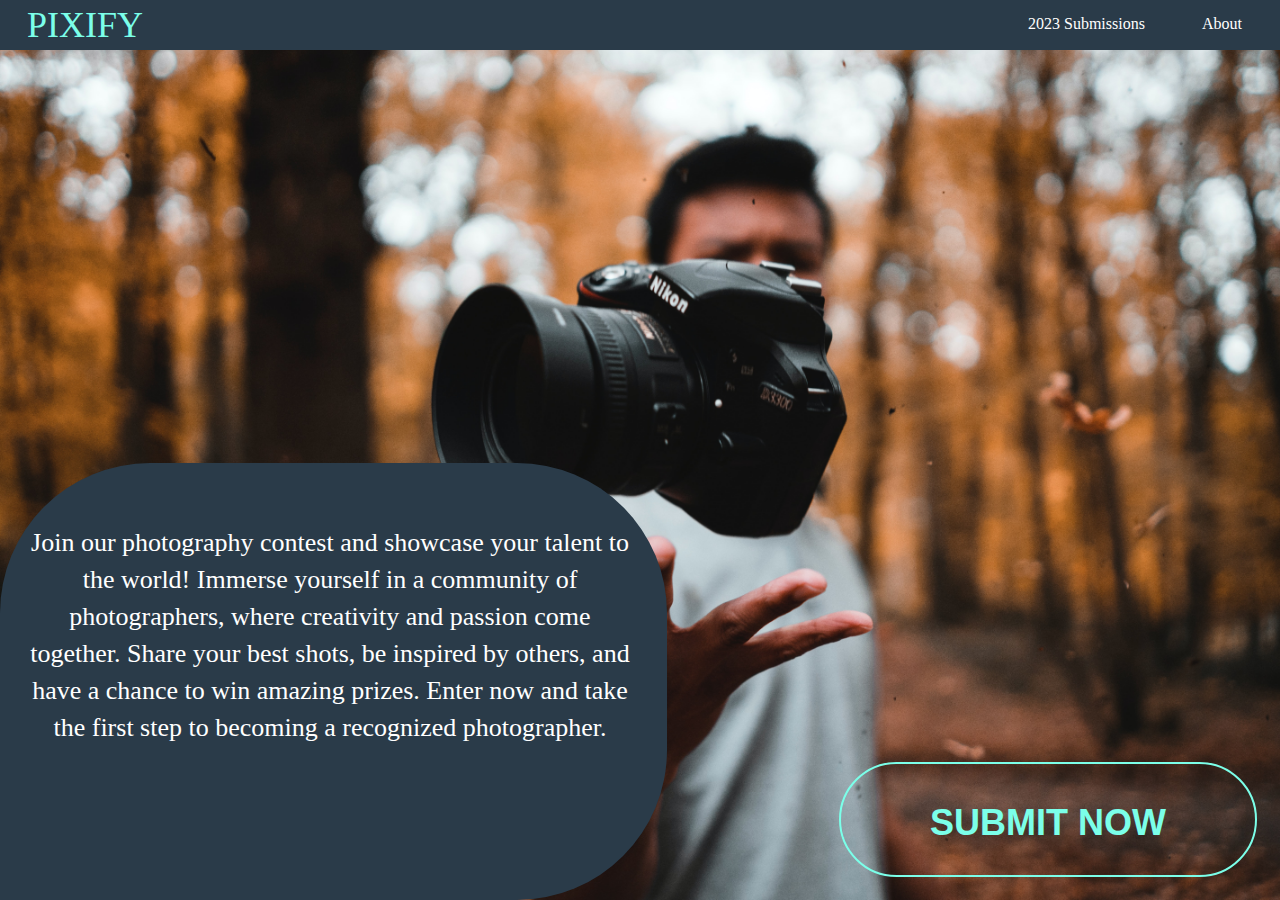
==== index.html @ a5dc5e9b "first commit giving me the landing page.  Still needs a little css" ====
<html>
<head>
    <link rel="stylesheet" type="text/css" href="styles.css">
</head>
<body>
    <header>
        <div class="logo">PIXIFY</div>
        <nav>
            <div id="submission-container">
            <a href="#" id="submissions" class="nav-link">2023 Submissions</a>
            </div>
            <div id="about-container">
            <a href="#" id="about" class="nav-link">About</a>
            </div>
        </nav>
    </header>
    <main>
        <div class="bottom-left-paragraph-container">
        <p class="bottom-left-paragraph">Join our photography contest and showcase your talent to the world! Immerse yourself in a community of photographers, where creativity and passion come together. Share your best shots, be inspired by others, and have a chance to win amazing prizes. Enter now and take the first step to becoming a recognized photographer.</p>
        </div>
        <button class="bottom-right-button">SUBMIT NOW</button>
    </main>
</body>
</html>
---- styles.css ----
body {
    margin: 0;
    padding: 0;
    background-image: url('pixifylandingpage.jpg');
    background-size: cover;
    background-repeat: no-repeat;
    position: relative;
    height: 100vh;
}

header {
    background-color: #2A3B49;
    max-width: 100%;
    height: 50px;
    display: flex;
    justify-content: space-between;
    align-items: center;
    padding: 0 0 0 27px;
}

.logo {
    font-family: 'Montserrat';
    font-size: 36px;
    font-weight: 400;
    line-height: 44px;
    letter-spacing: 0em;
    color: #7BFFE9;
}

.nav-link {
    color: #FFFFFF;
    text-decoration: none;
    text-align: center;
    font-size: 16px;
}

#about-container {
    width: 78px;
    height: 23px;
}

#about {
    font-family: Montserrat;
    font-size: 16px;
    font-weight: 200;
    line-height: 20px;
    letter-spacing: 0em;
    text-align: center;

}
#submission-container {
    width: 174px;
    height: 23px;
}
#submissions {
    font-family: Montserrat;
    font-size: 16px;
    font-weight: 200;
    line-height: 20px;
    letter-spacing: 0em;
    text-align: center;
}
nav {
    display:flex;
}

.bottom-left-paragraph-container {
    position: absolute;
    width: 667px;
    height: 437px;
    left: 0;
    bottom: 0;
    text-align: center;
    background: #2A3B49;
    border-radius: 150px 150px 150px 0;
   

}

.bottom-left-paragraph {
    font-family: 'Montserrat';
    font-weight:lighter;
    font-size: 26px;
    line-height: 37px;
    text-align: center;
    color: #FFFFFF;
    padding: 35px 34px 32px 27px;

}

.bottom-right-button {
    position: absolute;
    width: 418px;
    height: 115px;
    right: 23px;
    bottom: 23px;
    border: 2px solid #7BFFE9;
    border-radius: 60px;
    background: transparent;
    color: #7BFFE9;
    font-size: 36px;
    font-weight: bold;
    text-align: center;
    line-height: 115px;
}
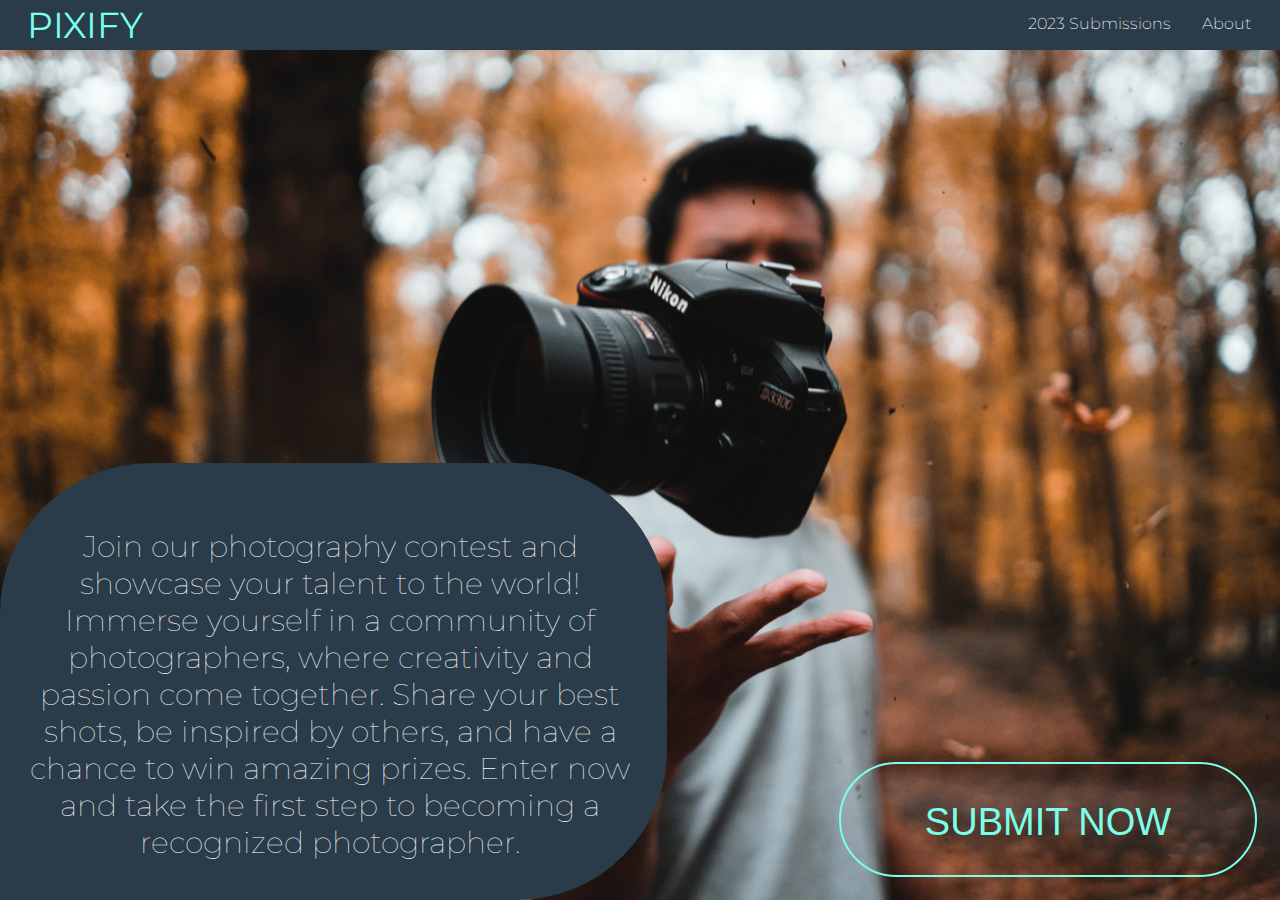
==== commit 6ca565a2: "landing page is done" ====
--- a/index.html
+++ b/index.html
@@ -1,6 +1,9 @@
 <html>
 <head>
     <link rel="stylesheet" type="text/css" href="styles.css">
+    <link rel="preconnect" href="https://fonts.googleapis.com">
+    <link rel="preconnect" href="https://fonts.gstatic.com" crossorigin>
+    <link href="https://fonts.googleapis.com/css2?family=Montserrat&display=swap" rel="stylesheet">
 </head>
 <body>
     <header>
--- a/styles.css
+++ b/styles.css
@@ -6,6 +6,7 @@
     background-repeat: no-repeat;
     position: relative;
     height: 100vh;
+    font-family: 'Montserrat', sans-serif;
 }
 
 header {
@@ -80,7 +81,7 @@
 .bottom-left-paragraph {
     font-family: 'Montserrat';
     font-weight:lighter;
-    font-size: 26px;
+    font-size: 30px;
     line-height: 37px;
     text-align: center;
     color: #FFFFFF;
@@ -98,8 +99,8 @@
     border-radius: 60px;
     background: transparent;
     color: #7BFFE9;
-    font-size: 36px;
-    font-weight: bold;
+    font-size: 38px;
+    font-weight: 100;
     text-align: center;
     line-height: 115px;
 }
